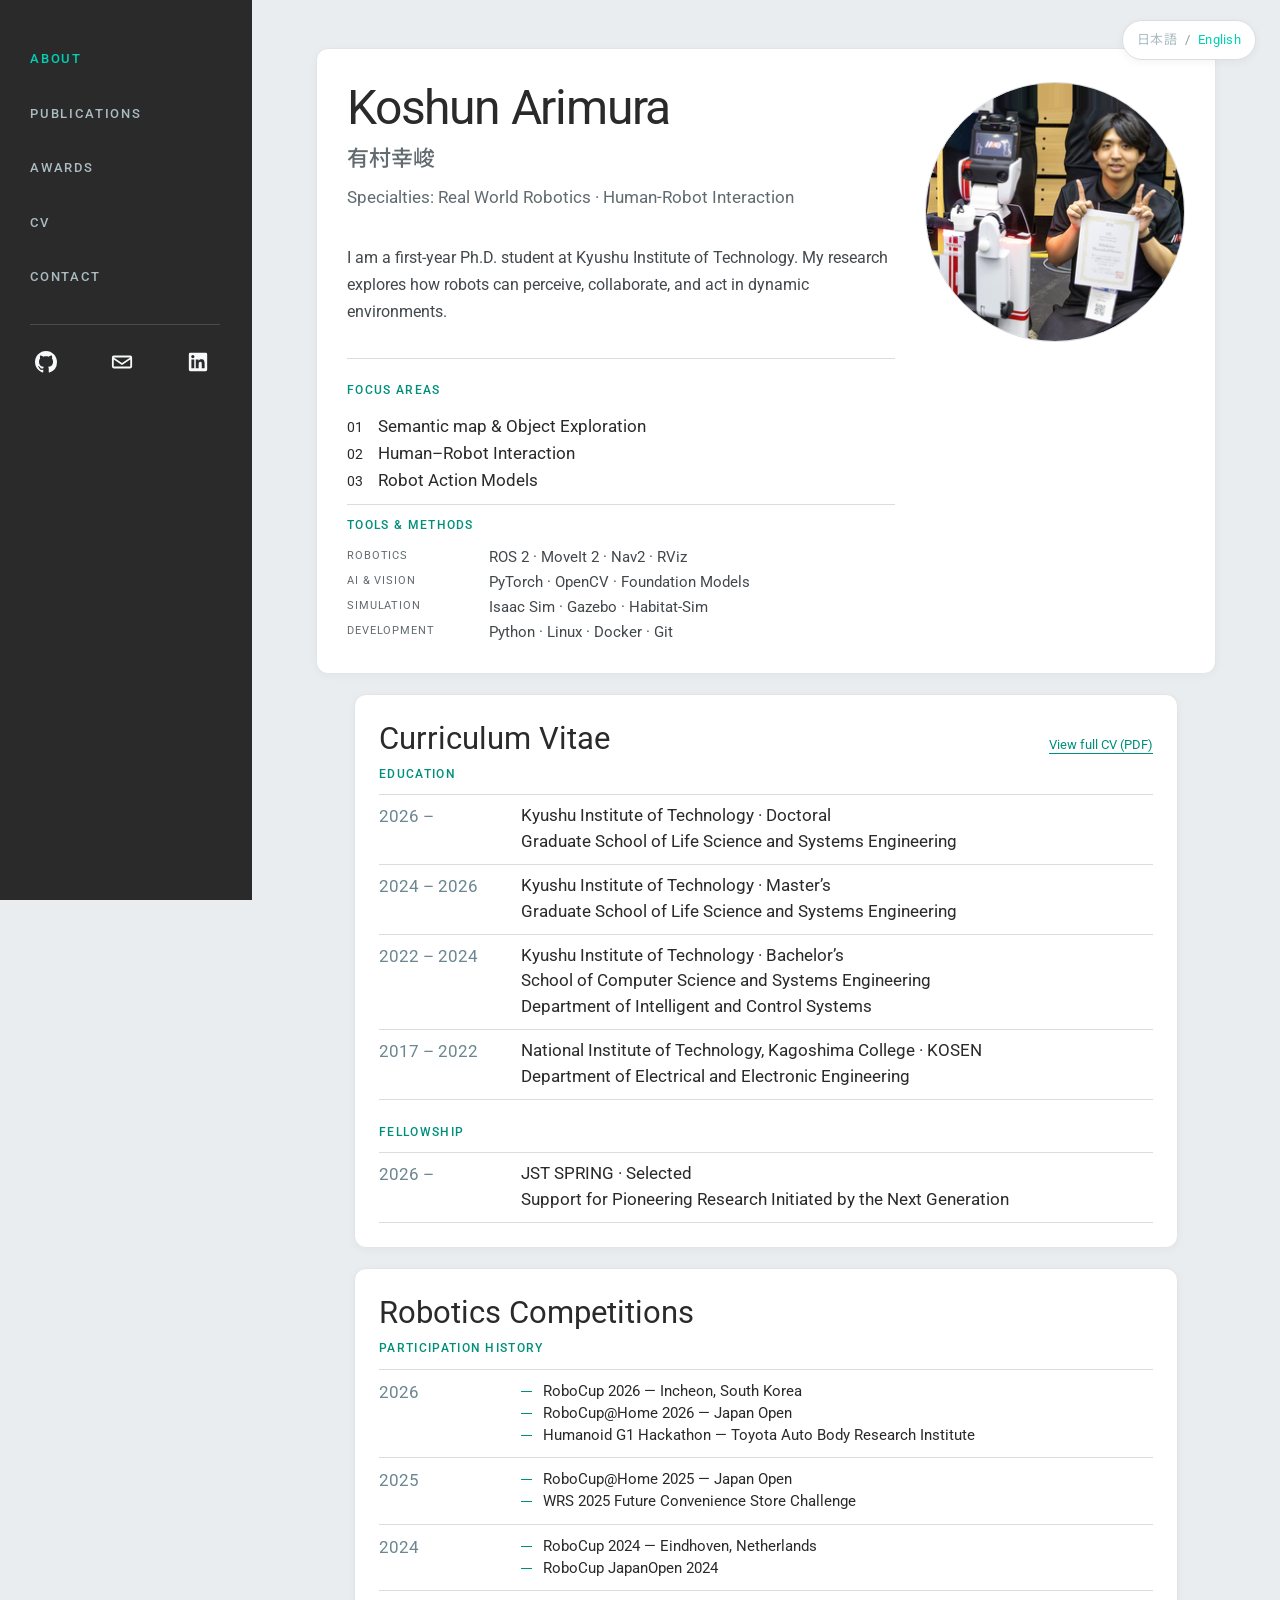
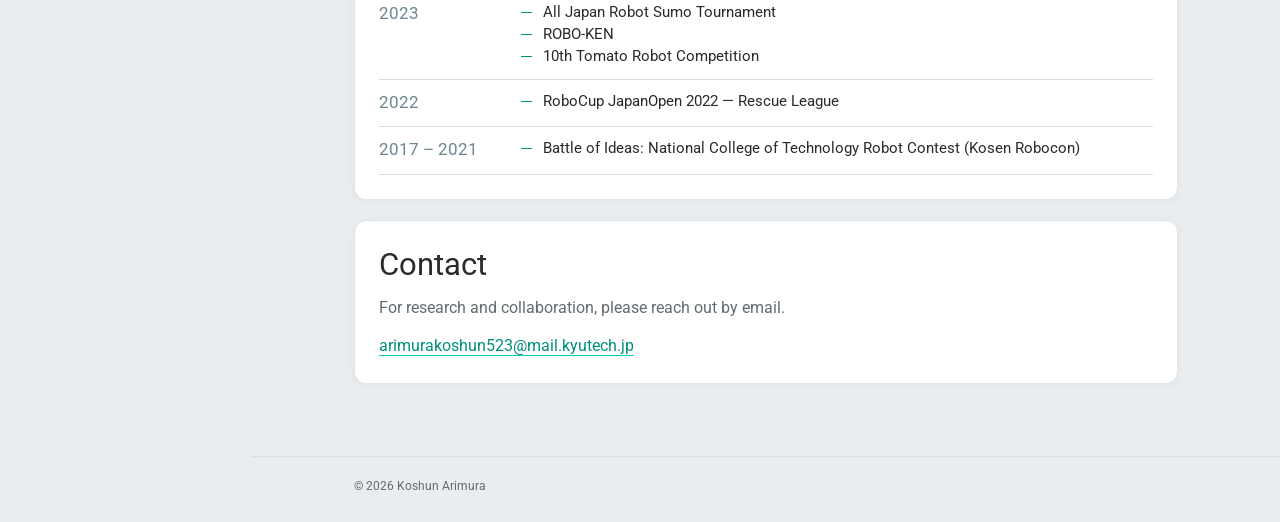
==== index.html @ 0740bfd1 "Constrain about hero card width" ====
<!doctype html>
<html lang="en">
<head>
    <meta charset="utf-8">
    <meta name="viewport" content="width=device-width, initial-scale=1">
    <meta name="description" content="有村幸峻（Koshun Arimura）. Ph.D. student at Kyushu Institute of Technology researching open-world robotics and human-robot interaction.">
    <meta property="og:site_name" content="Koshun Arimura">
    <meta property="og:title" content="Koshun Arimura | 有村幸峻 — Robotics Researcher">
    <meta property="og:description" content="有村幸峻（Koshun Arimura）. Ph.D. student at Kyushu Institute of Technology researching open-world robotics and human-robot interaction.">
    <meta property="og:url" content="https://arimurakoshun.github.io/">
    <meta property="og:type" content="website">
    <meta property="og:image" content="https://arimurakoshun.github.io/images/portrait-circle.png">
    <title>Koshun Arimura | 有村幸峻 — Robotics Researcher</title>
    <link rel="alternate" hreflang="en" href="https://arimurakoshun.github.io/">
    <link rel="alternate" hreflang="ja" href="https://arimurakoshun.github.io/ja/">
    <link rel="alternate" hreflang="x-default" href="https://arimurakoshun.github.io/">
    <link rel="icon" href="/favicon.ico" sizes="32x32">
    <link rel="icon" href="/favicon.png" type="image/png" sizes="192x192">
    <link rel="apple-touch-icon" href="/apple-touch-icon.png">
    <link rel="preconnect" href="https://fonts.googleapis.com">
    <link rel="preconnect" href="https://fonts.gstatic.com" crossorigin>
    <link href="https://fonts.googleapis.com/css2?family=Roboto:wght@400;500;600&family=Noto+Sans+JP:wght@400;500;600&family=Oswald:wght@400;500&family=Playfair+Display:wght@400;500&display=swap" rel="stylesheet">
    <link rel="stylesheet" href="styles.css?v=20">
    <script type="application/ld+json">
    {"@context":"https://schema.org","@type":"Person","name":"Koshun Arimura","alternateName":["Arimura Koshun","有村幸峻","Arimura Koushun"],"url":"https://arimurakoshun.github.io","jobTitle":"Ph.D. Student","affiliation":{"@type":"CollegeOrUniversity","name":"Kyushu Institute of Technology"},"knowsAbout":["Open-World Robotics","Human-Robot Interaction","Robot Action Models"]}
    </script>
    <script type="application/ld+json">
    {
      "@context": "https://schema.org",
      "@type": "WebSite",
      "name": "Koshun Arimura",
      "alternateName": ["有村幸峻", "arimurakoshun.github.io"],
      "url": "https://arimurakoshun.github.io/"
    }
    </script>
    <script src="main.js" defer></script>
</head>
<body data-page="about">
    <div id="site-sidebar">
        <aside class="site-sidebar">
            <nav class="sidebar-nav" aria-label="Primary navigation">
                <a href="index.html#about" aria-current="page">About</a>
                <a href="publications.html">Publications</a>
                <a href="awards.html">Awards</a>
                <a href="https://drive.google.com/file/d/1xxpqyVTEw8NTMN-69hKBbmtLLa6-XXoB/view?usp=sharing" target="_blank" rel="noopener noreferrer">CV</a>
                <a href="index.html#contact">Contact</a>
            </nav>
        </aside>
    </div>
    <nav class="language-switch" id="site-language-switch" aria-label="Language">
        <a href="/ja/index.html">日本語</a><span>/</span><a href="/" aria-current="page">English</a>
    </nav>
    <main class="page-main">
        <section class="about-hero content" id="about" aria-labelledby="about-title">
            <div class="hero-grid">
                <div class="hero-copy">
                    <h1 id="about-title">Koshun Arimura</h1>
                    <p class="hero-name-ja" lang="ja">有村幸峻</p>
                    <p class="specialties">Specialties: Real World Robotics · Human-Robot Interaction</p>
                    <div class="intro-copy">
                        <p>I am a first-year Ph.D. student at Kyushu Institute of Technology. My research explores how robots can perceive, collaborate, and act in dynamic environments.</p>
                    </div>
                    <div class="hero-detail">
                        <h2 class="eyebrow">Focus Areas</h2>
                        <ol class="focus-list">
                            <li><span class="focus-index">01</span><span>Semantic map <span class="focus-ampersand">&amp;</span> Object Exploration</span></li>
                            <li><span class="focus-index">02</span>Human–Robot Interaction</li>
                            <li><span class="focus-index">03</span>Robot Action Models</li>
                        </ol>
                    </div>
                    <div class="hero-detail tools-detail">
                        <h2 class="eyebrow">Tools &amp; Methods</h2>
                        <dl class="tool-list">
                            <div><dt>Robotics</dt><dd>ROS 2 · MoveIt 2 · Nav2 · RViz</dd></div>
                            <div><dt>AI &amp; Vision</dt><dd>PyTorch · OpenCV · Foundation Models</dd></div>
                            <div><dt>Simulation</dt><dd>Isaac Sim · Gazebo · Habitat-Sim</dd></div>
                            <div><dt>Development</dt><dd>Python · Linux · Docker · Git</dd></div>
                        </dl>
                    </div>
                </div>
                <figure class="portrait"><img src="images/portrait-circle.png" alt="Koshun Arimura with a service robot" width="260" height="260"></figure>
            </div>
        </section>

        <section class="section-shell" id="cv" aria-labelledby="cv-title">
            <div class="content">
                <div class="section-title-row">
                    <h2 class="section-title" id="cv-title">Curriculum Vitae</h2>
                    <a class="cv-pdf-link" href="https://drive.google.com/file/d/1xxpqyVTEw8NTMN-69hKBbmtLLa6-XXoB/view?usp=sharing" target="_blank" rel="noopener noreferrer">View full CV (PDF)</a>
                </div>
                <h3 class="eyebrow section-eyebrow">Education</h3>
                <div class="cv-list">
                    <div class="cv-row"><span class="year">2026 –</span><div><p>Kyushu Institute of Technology · Doctoral</p><p>Graduate School of Life Science and Systems Engineering</p></div></div>
                    <div class="cv-row"><span class="year">2024 – 2026</span><div><p>Kyushu Institute of Technology · Master’s</p><p>Graduate School of Life Science and Systems Engineering</p></div></div>
                    <div class="cv-row"><span class="year">2022 – 2024</span><div><p>Kyushu Institute of Technology · Bachelor’s</p><p>School of Computer Science and Systems Engineering</p><p>Department of Intelligent and Control Systems</p></div></div>
                    <div class="cv-row"><span class="year">2017 – 2022</span><div><p>National Institute of Technology, Kagoshima College · KOSEN</p><p>Department of Electrical and Electronic Engineering</p></div></div>
                </div>

                <h3 class="eyebrow section-eyebrow fellowship-heading">Fellowship</h3>
                <div class="cv-list">
                    <div class="cv-row"><span class="year">2026 –</span><div><p>JST SPRING · Selected</p><p>Support for Pioneering Research Initiated by the Next Generation</p></div></div>
                </div>
            </div>
        </section>

        <section class="section-shell" id="competitions" aria-labelledby="competitions-title">
            <div class="content">
                <h2 class="section-title" id="competitions-title">Robotics Competitions</h2>
                <p class="eyebrow section-eyebrow">Participation History</p>
                <div class="competition-list">
                    <div class="competition-row"><span class="year">2026</span><ul><li>RoboCup 2026 — Incheon, South Korea</li><li>RoboCup@Home 2026 — Japan Open</li><li>Humanoid G1 Hackathon — Toyota Auto Body Research Institute</li></ul></div>
                    <div class="competition-row"><span class="year">2025</span><ul><li>RoboCup@Home 2025 — Japan Open</li><li>WRS 2025 Future Convenience Store Challenge</li></ul></div>
                    <div class="competition-row"><span class="year">2024</span><ul><li>RoboCup 2024 — Eindhoven, Netherlands</li><li>RoboCup JapanOpen 2024</li></ul></div>
                    <div class="competition-row"><span class="year">2023</span><ul><li>All Japan Robot Sumo Tournament</li><li>ROBO-KEN</li><li>10th Tomato Robot Competition</li></ul></div>
                    <div class="competition-row"><span class="year">2022</span><ul><li>RoboCup JapanOpen 2022 — Rescue League</li></ul></div>
                    <div class="competition-row"><span class="year">2017 – 2021</span><ul><li>Battle of Ideas: National College of Technology Robot Contest (Kosen Robocon)</li></ul></div>
                </div>
            </div>
        </section>

        <section class="section-shell contact-section" id="contact" aria-labelledby="contact-title">
            <div class="content">
                <h2 class="section-title" id="contact-title">Contact</h2>
                <p>For research and collaboration, please reach out by email.</p>
                <a href="mailto:arimurakoshun523@mail.kyutech.jp">arimurakoshun523@mail.kyutech.jp</a>
            </div>
        </section>
        <footer id="site-footer"></footer>
    </main>
</body>
</html>
---- styles.css ----
:root {
    color-scheme: light;
    --background: #e9edef;
    --ink: #2a2a2a;
    --soft: #626b70;
    --line: #d7dde0;
    --accent: #00d1b2;
    --accent-dark: #008f7b;
    --sidebar-width: 252px;
    --serif: Roboto, 'Noto Sans JP', sans-serif;
    --sans: Roboto, 'Noto Sans JP', sans-serif;
    --numbers: Roboto, 'Noto Sans JP', sans-serif;
}

*, *::before, *::after { box-sizing: border-box; }
html { scroll-behavior: smooth; }
body {
    margin: 0;
    background: var(--background);
    color: var(--ink);
    font-family: var(--sans);
    font-size: 16px;
    line-height: 1.55;
    -webkit-font-smoothing: antialiased;
}
body:lang(ja), [lang="ja"] { font-family: 'Noto Sans JP', sans-serif; }
a { color: inherit; }
img { max-width: 100%; }
h1, h2, h3, p, figure, ol, ul, dl, dd { margin: 0; }
:focus-visible { outline: 2px solid var(--accent-dark); outline-offset: 4px; }

.site-sidebar {
    position: fixed;
    inset: 0 auto 0 0;
    z-index: 10;
    width: var(--sidebar-width);
    padding: 43px 30px;
    background: var(--ink);
    color: #f8f9fa;
}
.sidebar-nav { display: flex; flex-direction: column; align-items: flex-start; gap: 23px; }
.sidebar-nav a {
    display: inline-block;
    padding: 8px 0;
    color: #aabcc2;
    font-size: 13px;
    font-weight: 500;
    line-height: 1.2;
    letter-spacing: .14em;
    text-decoration: none;
    text-transform: uppercase;
    transition: color .2s ease;
}
.sidebar-nav a:hover, .sidebar-nav a[aria-current="page"] { color: var(--accent); }
.language-switch { position: fixed; top: 20px; right: 24px; z-index: 20; display: flex; align-items: center; gap: 8px; margin: 0; padding: 9px 14px; border: 1px solid #d8dfe2; border-radius: 999px; background: #fff; color: #89979c; font-size: 13px; letter-spacing: .02em; box-shadow: 0 2px 8px rgb(42 42 42 / 5%); }
.language-switch a { color: #aabcc2; text-decoration: none; }
.language-switch a:hover, .language-switch a[aria-current="page"] { color: var(--accent); }
.social-links {
    display: flex;
    justify-content: space-between;
    align-items: center;
    width: 190px;
    margin-top: 31px;
    padding: 26px 5px 0;
    border-top: 1px solid #454d50;
}
.social-link { display: inline-flex; width: 28px; height: 28px; color: #f8f9fa; }
.social-link:hover { color: var(--accent); }
.social-link svg { width: 22px; height: 22px; }

.page-main { min-height: 100vh; margin-left: var(--sidebar-width); }
.content { width: min(824px, calc(100% - 80px)); margin-inline: auto; }
.eyebrow {
    color: var(--accent-dark);
    font-family: var(--sans);
    font-size: 12px;
    font-weight: 500;
    line-height: 1.3;
    letter-spacing: .11em;
    text-transform: uppercase;
}
.about-hero { width: min(900px, calc(100% - 80px)); margin-top: 48px; padding: 30px 30px 0; border: 1px solid #e1e5e7; border-radius: 12px; background: #fff; box-shadow: 0 2px 8px rgb(42 42 42 / 4%); }
.hero-grid { display: grid; grid-template-columns: minmax(0, 1fr) 260px; gap: 30px; padding: 0 0 28px; }
.hero-copy h1, .page-header h1 {
    font-family: var(--serif);
    font-size: clamp(40px, 3.9vw, 48px);
    font-weight: 400;
    line-height: 1.2;
    letter-spacing: -.025em;
}
.specialties { margin-top: 14px; color: var(--soft); font-size: 17px; line-height: 1.45; }
.intro-copy { margin-top: 34px; color: #42484b; }
.intro-copy p { line-height: 1.7; }
.hero-detail { margin-top: 32px; padding-top: 24px; border-top: 1px solid var(--line); }
.focus-list { list-style: none; padding: 0; margin-top: 15px; }
.focus-list li { display: flex; gap: 15px; align-items: baseline; padding: 2px 0; font-family: var(--serif); font-size: 17px; line-height: 1.35; }
.focus-index { flex: 0 0 16px; font-family: var(--numbers); font-size: 14px; }
.focus-ampersand { font-family: inherit; }
.tools-detail { margin-top: 10px; padding-top: 13px; }
.tool-list { margin-top: 11px; }
.tool-list > div { display: grid; grid-template-columns: 142px minmax(0, 1fr); gap: 0; padding: 2px 0; }
.tool-list dt { color: var(--soft); font-size: 11px; letter-spacing: .08em; text-transform: uppercase; }
.tool-list dd { color: #42484b; font-size: 15px; line-height: 1.4; }
.portrait { padding-top: 3px; }
.portrait img { display: block; width: 260px; height: 260px; border-radius: 50%; border: 1px solid var(--line); object-fit: cover; }

.section-shell { padding: 0; margin: 20px 0; }
.section-shell > .content { padding: 24px; border: 1px solid #e1e5e7; border-radius: 12px; background: #fff; box-shadow: 0 2px 8px rgb(42 42 42 / 4%); }
.section-title { font-family: var(--serif); font-size: 31px; font-weight: 400; line-height: 1.3; }
.section-title-row { display: flex; justify-content: space-between; align-items: baseline; gap: 16px; }
.cv-pdf-link { color: var(--accent-dark); font-size: 13px; text-decoration: underline; text-underline-offset: 4px; white-space: nowrap; }
.section-eyebrow { margin-top: 8px; margin-bottom: 12px; }
.cv-list, .competition-list { border-bottom: 1px solid var(--line); }
.cv-row, .competition-row { display: grid; grid-template-columns: 142px minmax(0, 1fr); border-top: 1px solid var(--line); padding: 9px 0 10px; }
.year { color: #6c8791; font-family: var(--numbers); font-size: 17px; font-weight: 400; line-height: 1.5; white-space: nowrap; }
.cv-row p { font-size: 17px; line-height: 1.4; }
.cv-row p + p { margin-top: 2px; }
.fellowship-heading { margin-top: 25px; }
.competition-row { padding: 10px 0 11px; }
.competition-row ul { list-style: none; padding: 0; }
.competition-row li { display: flex; gap: 11px; align-items: baseline; font-size: 15px; line-height: 1.48; }
.competition-row li::before { content: ''; flex: 0 0 11px; height: 1px; background: var(--accent-dark); transform: translateY(-4px); }
.contact-section { padding-bottom: 52px; }
.contact-section p { margin-top: 11px; color: var(--soft); }
.contact-section a { display: inline-block; margin-top: 13px; color: var(--accent-dark); text-decoration-color: var(--accent); text-underline-offset: 4px; overflow-wrap: anywhere; }

.page-content { padding-bottom: 48px; }
.page-header { padding: 80px 0 31px; }
.page-header > p { margin-top: 12px; color: var(--soft); }
.year-nav { display: flex; flex-wrap: wrap; gap: 8px; margin-top: 20px; }
.year-nav a { padding: 5px 12px; border: 1px solid #d5dbde; border-radius: 999px; color: var(--soft); font-family: var(--numbers); font-size: 14px; text-decoration: none; transition: background-color .2s ease, color .2s ease, border-color .2s ease; }
.year-nav a:hover { border-color: var(--accent-dark); background: #fff; color: var(--accent-dark); }
.year-group { display: grid; grid-template-columns: 142px minmax(0, 1fr); gap: 0; margin-top: 20px; padding: 24px; border: 1px solid #e1e5e7; border-radius: 12px; background: #fff; box-shadow: 0 2px 8px rgb(42 42 42 / 4%); }
.year-group .year { font-size: 19px; }
.citation-list { list-style: none; padding: 0; }
.citation-list li { font-family: var(--serif); font-size: 15.5px; line-height: 1.65; overflow-wrap: break-word; }
.citation-list li[lang="ja"] { font-family: 'Noto Sans JP', sans-serif; font-size: 15px; line-height: 1.75; }
.citation-list li + li { margin-top: 20px; }
.citation-list .author-name { font-weight: 700; text-decoration: underline; text-decoration-thickness: 1px; text-underline-offset: 3px; }
.citation-list a { color: var(--accent-dark); text-decoration: underline; text-underline-offset: 3px; }

.awards-section { margin-top: 22px; padding: 24px; border: 1px solid #e1e5e7; border-radius: 12px; background: #fff; box-shadow: 0 2px 8px rgb(42 42 42 / 4%); }
.awards-section + .awards-section { margin-top: 20px; }
.awards-section .section-eyebrow { margin: 0 0 18px; }
.award-year-group { display: grid; grid-template-columns: 142px minmax(0, 1fr); padding: 12px 0; }
.award-year-group .year { font-size: 19px; }
.award-entry + .award-entry { margin-top: 20px; }
.award-entry h3 { font-family: var(--serif); font-size: 18px; font-weight: 400; line-height: 1.4; }
.award-description { margin-top: 7px; color: var(--soft); font-size: 13px; }
.award-meta { display: flex; flex-wrap: wrap; gap: 7px 26px; margin-top: 7px; font-size: 13px; }
.award-meta strong { min-width: 125px; color: var(--accent-dark); font-size: 12px; font-weight: 500; letter-spacing: .07em; text-transform: uppercase; }
.award-meta span { color: var(--soft); }

#site-footer { border-top: 1px solid var(--line); }
.footer-content { display: flex; justify-content: space-between; gap: 20px; padding: 20px 0 27px; color: var(--soft); font-size: 12px; }

@media (max-width: 1050px) {
    .hero-grid { grid-template-columns: minmax(0, 1fr) 210px; gap: 34px; }
    .portrait img { width: 210px; height: 210px; }
    .content { width: min(824px, calc(100% - 56px)); }
}

@media (max-width: 900px) {
    .site-sidebar { position: sticky; inset: 0 0 auto; width: 100%; height: auto; padding: 10px 25px; display: flex; justify-content: space-between; align-items: center; gap: 18px; }
    .sidebar-nav { flex-direction: row; flex-wrap: wrap; gap: 5px 18px; }
    .sidebar-nav a { padding: 7px 0; font-size: 12px; }
    .social-links { flex: 0 0 auto; width: auto; gap: 14px; margin: 0; padding: 0; border: 0; }
    .social-link, .social-link svg { width: 19px; height: 19px; }
    .page-main { margin-left: 0; }
    .content { width: min(824px, calc(100% - 50px)); }
    .about-hero { width: min(900px, calc(100% - 50px)); margin-top: 28px; }
    .page-header { padding-top: 48px; }
}

@media (max-width: 680px) {
    .site-sidebar { flex-wrap: wrap; padding: 8px 18px 10px; }
    .sidebar-nav { width: 100%; justify-content: space-between; gap: 4px 8px; }
    .sidebar-nav a { font-size: 10px; letter-spacing: .07em; }
    .language-switch { top: 10px; right: 10px; padding: 6px 10px; font-size: 11px; }
    .social-links { gap: 18px; }
    .content { width: calc(100% - 36px); }
    .about-hero { width: calc(100% - 36px); padding: 20px 18px 0; }
    .hero-grid { display: flex; flex-direction: column-reverse; gap: 23px; }
    .portrait img { width: 160px; height: 160px; }
    .hero-copy h1, .page-header h1 { font-size: 38px; }
    .specialties { font-size: 16px; }
    .intro-copy { margin-top: 30px; }
    .intro-copy br { display: none; }
    .tool-list > div { grid-template-columns: 110px minmax(0, 1fr); gap: 8px; }
    .cv-row, .competition-row, .year-group, .award-year-group { grid-template-columns: 1fr; gap: 7px; }
    .section-title-row { flex-wrap: wrap; }
    .cv-row p { font-size: 16px; }
    .year { font-size: 16px; }
    .year-group { padding: 22px 0 27px; }
    .citation-list li + li { margin-top: 20px; }
    .award-meta strong { min-width: 112px; }
    .footer-content { flex-direction: column; gap: 3px; }
}

@media (prefers-reduced-motion: reduce) {
    html { scroll-behavior: auto; }
    .sidebar-nav a { transition: none; }
}

.hero-name-ja {
    margin-top: 4px;
    color: var(--soft);
    font-family: 'Noto Sans JP', sans-serif;
    font-size: 22px;
    font-weight: 500;
    line-height: 1.4;
}
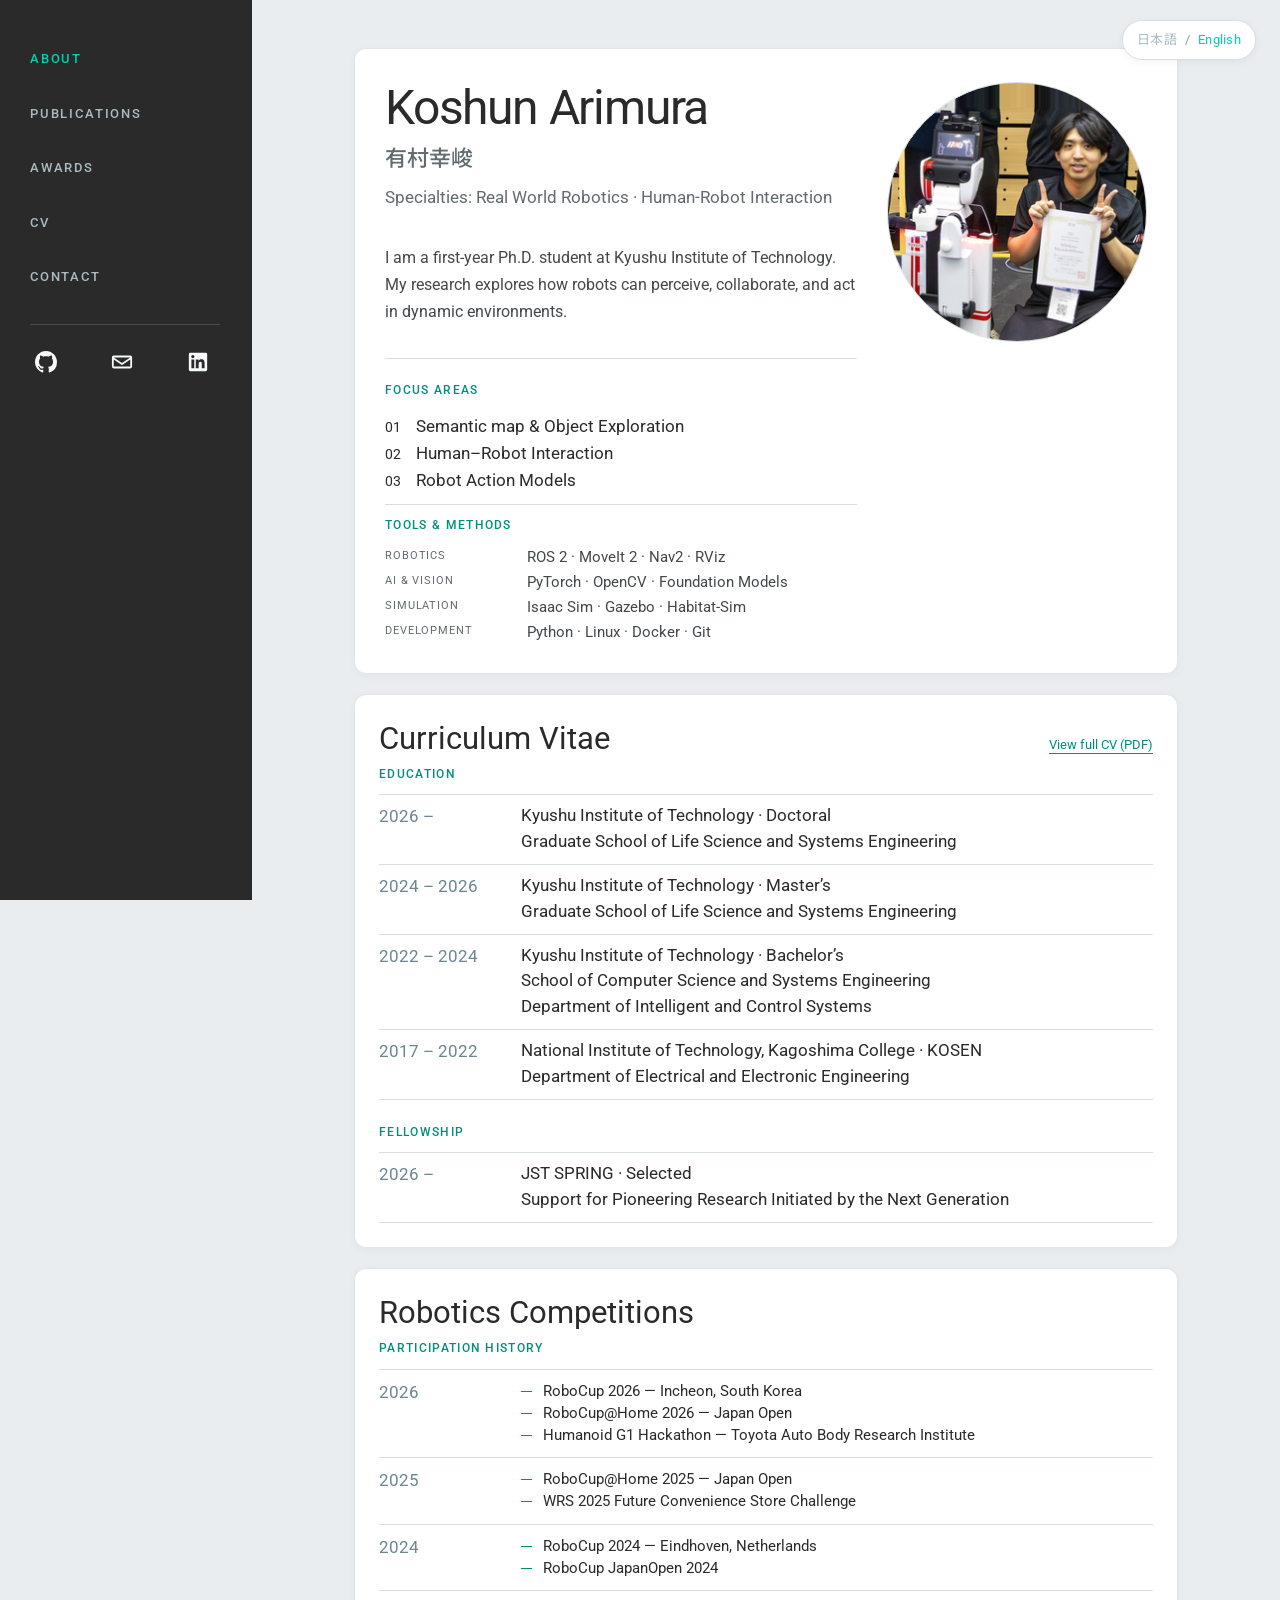
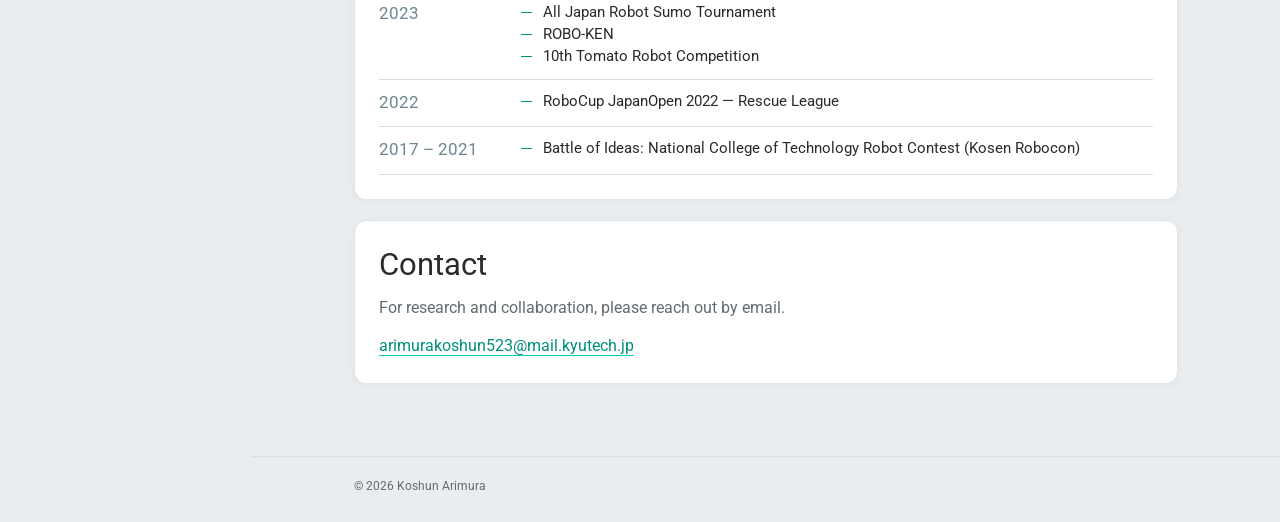
==== commit 49f5aff2: "Use shared content width for about hero" ====
--- a/index.html
+++ b/index.html
@@ -20,7 +20,7 @@
     <link rel="preconnect" href="https://fonts.googleapis.com">
     <link rel="preconnect" href="https://fonts.gstatic.com" crossorigin>
     <link href="https://fonts.googleapis.com/css2?family=Roboto:wght@400;500;600&family=Noto+Sans+JP:wght@400;500;600&family=Oswald:wght@400;500&family=Playfair+Display:wght@400;500&display=swap" rel="stylesheet">
-    <link rel="stylesheet" href="styles.css?v=20">
+    <link rel="stylesheet" href="styles.css?v=21">
     <script type="application/ld+json">
     {"@context":"https://schema.org","@type":"Person","name":"Koshun Arimura","alternateName":["Arimura Koshun","有村幸峻","Arimura Koushun"],"url":"https://arimurakoshun.github.io","jobTitle":"Ph.D. Student","affiliation":{"@type":"CollegeOrUniversity","name":"Kyushu Institute of Technology"},"knowsAbout":["Open-World Robotics","Human-Robot Interaction","Robot Action Models"]}
     </script>
--- a/styles.css
+++ b/styles.css
@@ -79,7 +79,7 @@
     letter-spacing: .11em;
     text-transform: uppercase;
 }
-.about-hero { width: min(900px, calc(100% - 80px)); margin-top: 48px; padding: 30px 30px 0; border: 1px solid #e1e5e7; border-radius: 12px; background: #fff; box-shadow: 0 2px 8px rgb(42 42 42 / 4%); }
+.about-hero { margin-top: 48px; padding: 30px 30px 0; border: 1px solid #e1e5e7; border-radius: 12px; background: #fff; box-shadow: 0 2px 8px rgb(42 42 42 / 4%); }
 .hero-grid { display: grid; grid-template-columns: minmax(0, 1fr) 260px; gap: 30px; padding: 0 0 28px; }
 .hero-copy h1, .page-header h1 {
     font-family: var(--serif);
@@ -168,7 +168,7 @@
     .social-link, .social-link svg { width: 19px; height: 19px; }
     .page-main { margin-left: 0; }
     .content { width: min(824px, calc(100% - 50px)); }
-    .about-hero { width: min(900px, calc(100% - 50px)); margin-top: 28px; }
+    .about-hero { margin-top: 28px; }
     .page-header { padding-top: 48px; }
 }
 
@@ -179,7 +179,7 @@
     .language-switch { top: 10px; right: 10px; padding: 6px 10px; font-size: 11px; }
     .social-links { gap: 18px; }
     .content { width: calc(100% - 36px); }
-    .about-hero { width: calc(100% - 36px); padding: 20px 18px 0; }
+    .about-hero { padding: 20px 18px 0; }
     .hero-grid { display: flex; flex-direction: column-reverse; gap: 23px; }
     .portrait img { width: 160px; height: 160px; }
     .hero-copy h1, .page-header h1 { font-size: 38px; }
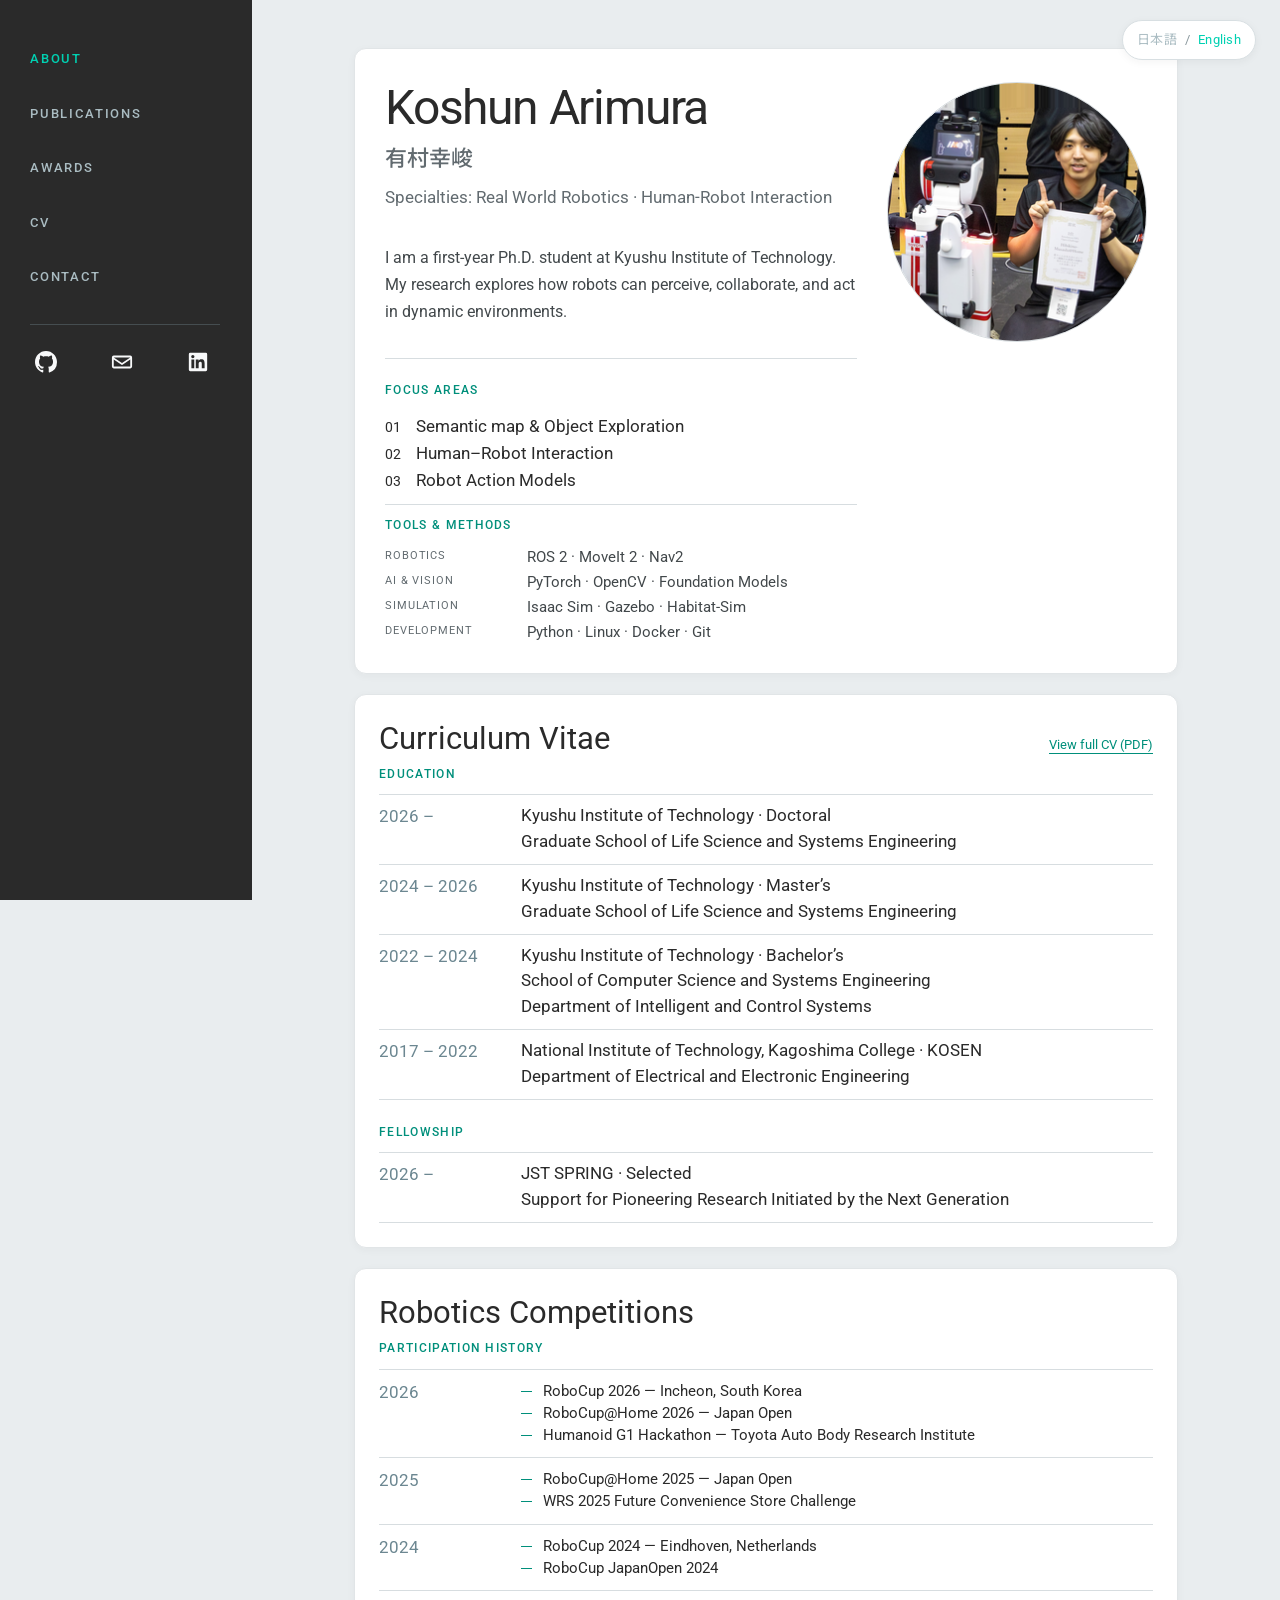
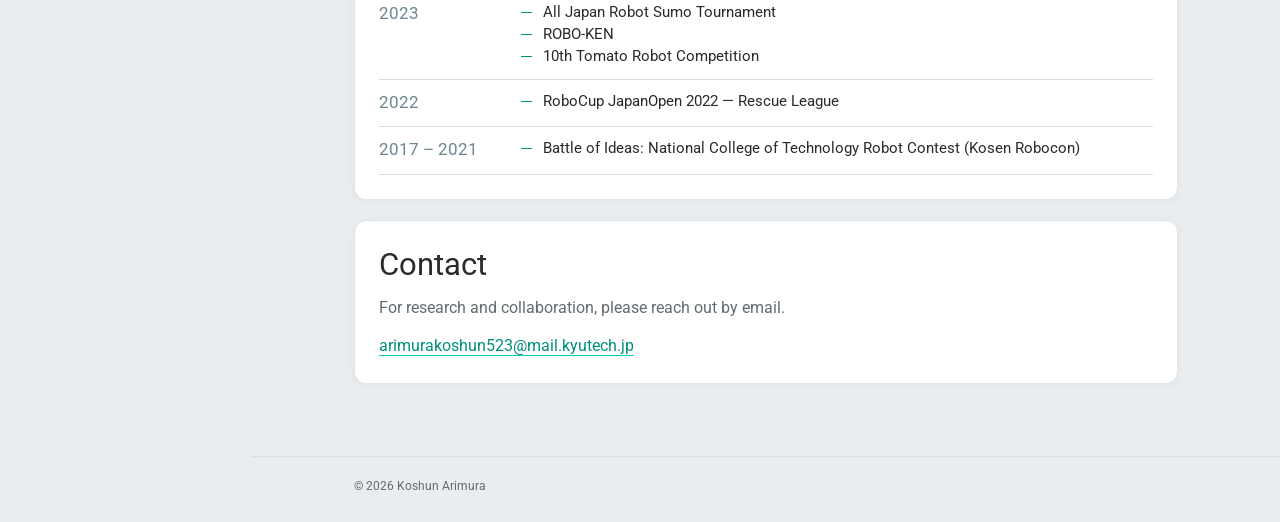
==== commit 3080beca: "Remove RViz from tools list" ====
--- a/index.html
+++ b/index.html
@@ -20,7 +20,7 @@
     <link rel="preconnect" href="https://fonts.googleapis.com">
     <link rel="preconnect" href="https://fonts.gstatic.com" crossorigin>
     <link href="https://fonts.googleapis.com/css2?family=Roboto:wght@400;500;600&family=Noto+Sans+JP:wght@400;500;600&family=Oswald:wght@400;500&family=Playfair+Display:wght@400;500&display=swap" rel="stylesheet">
-    <link rel="stylesheet" href="styles.css?v=21">
+    <link rel="stylesheet" href="styles.css?v=24">
     <script type="application/ld+json">
     {"@context":"https://schema.org","@type":"Person","name":"Koshun Arimura","alternateName":["Arimura Koshun","有村幸峻","Arimura Koushun"],"url":"https://arimurakoshun.github.io","jobTitle":"Ph.D. Student","affiliation":{"@type":"CollegeOrUniversity","name":"Kyushu Institute of Technology"},"knowsAbout":["Open-World Robotics","Human-Robot Interaction","Robot Action Models"]}
     </script>
@@ -33,7 +33,7 @@
       "url": "https://arimurakoshun.github.io/"
     }
     </script>
-    <script src="main.js" defer></script>
+    <script src="main.js?v=2" defer></script>
 </head>
 <body data-page="about">
     <div id="site-sidebar">
@@ -71,7 +71,7 @@
                     <div class="hero-detail tools-detail">
                         <h2 class="eyebrow">Tools &amp; Methods</h2>
                         <dl class="tool-list">
-                            <div><dt>Robotics</dt><dd>ROS 2 · MoveIt 2 · Nav2 · RViz</dd></div>
+                            <div><dt>Robotics</dt><dd>ROS 2 · MoveIt 2 · Nav2</dd></div>
                             <div><dt>AI &amp; Vision</dt><dd>PyTorch · OpenCV · Foundation Models</dd></div>
                             <div><dt>Simulation</dt><dd>Isaac Sim · Gazebo · Habitat-Sim</dd></div>
                             <div><dt>Development</dt><dd>Python · Linux · Docker · Git</dd></div>
--- a/styles.css
+++ b/styles.css
@@ -147,9 +147,20 @@
 .award-entry + .award-entry { margin-top: 20px; }
 .award-entry h3 { font-family: var(--serif); font-size: 18px; font-weight: 400; line-height: 1.4; }
 .award-description { margin-top: 7px; color: var(--soft); font-size: 13px; }
-.award-meta { display: flex; flex-wrap: wrap; gap: 7px 26px; margin-top: 7px; font-size: 13px; }
-.award-meta strong { min-width: 125px; color: var(--accent-dark); font-size: 12px; font-weight: 500; letter-spacing: .07em; text-transform: uppercase; }
-.award-meta span { color: var(--soft); }
+.award-meta { display: flex; flex-wrap: wrap; align-items: center; gap: 7px 10px; margin-top: 9px; font-size: 13px; }
+.award-meta strong { display: inline-flex; align-items: center; min-width: 0; padding: 3px 9px; border-radius: 4px; background: #e8f5f2; color: var(--accent-dark); font-size: 12px; font-weight: 600; line-height: 1.4; }
+.award-meta span { padding-left: 10px; border-left: 1px solid var(--line); color: var(--soft); }
+
+
+body:lang(ja) .focus-list { margin-top: 12px; }
+body:lang(ja) .focus-list li { align-items: baseline; gap: 14px; padding: 7px 0; border-bottom: 1px solid #e6eaeb; font-family: var(--sans); font-size: 15px; line-height: 1.45; }
+body:lang(ja) .focus-list li:last-child { border-bottom: 0; }
+body:lang(ja) .focus-index { flex: 0 0 26px; color: var(--soft); font-size: 11px; font-weight: 500; letter-spacing: .05em; }
+body:lang(ja) .tool-list { margin-top: 9px; }
+body:lang(ja) .tool-list > div { grid-template-columns: 112px minmax(0, 1fr); align-items: baseline; padding: 7px 0; border-bottom: 1px solid #e6eaeb; }
+body:lang(ja) .tool-list > div:last-child { border-bottom: 0; }
+body:lang(ja) .tool-list dt { color: var(--soft); font-size: 10px; font-weight: 500; letter-spacing: .05em; }
+body:lang(ja) .tool-list dd { color: #42484b; font-size: 14px; line-height: 1.45; }
 
 #site-footer { border-top: 1px solid var(--line); }
 .footer-content { display: flex; justify-content: space-between; gap: 20px; padding: 20px 0 27px; color: var(--soft); font-size: 12px; }
@@ -193,7 +204,6 @@
     .year { font-size: 16px; }
     .year-group { padding: 22px 0 27px; }
     .citation-list li + li { margin-top: 20px; }
-    .award-meta strong { min-width: 112px; }
     .footer-content { flex-direction: column; gap: 3px; }
 }
 
